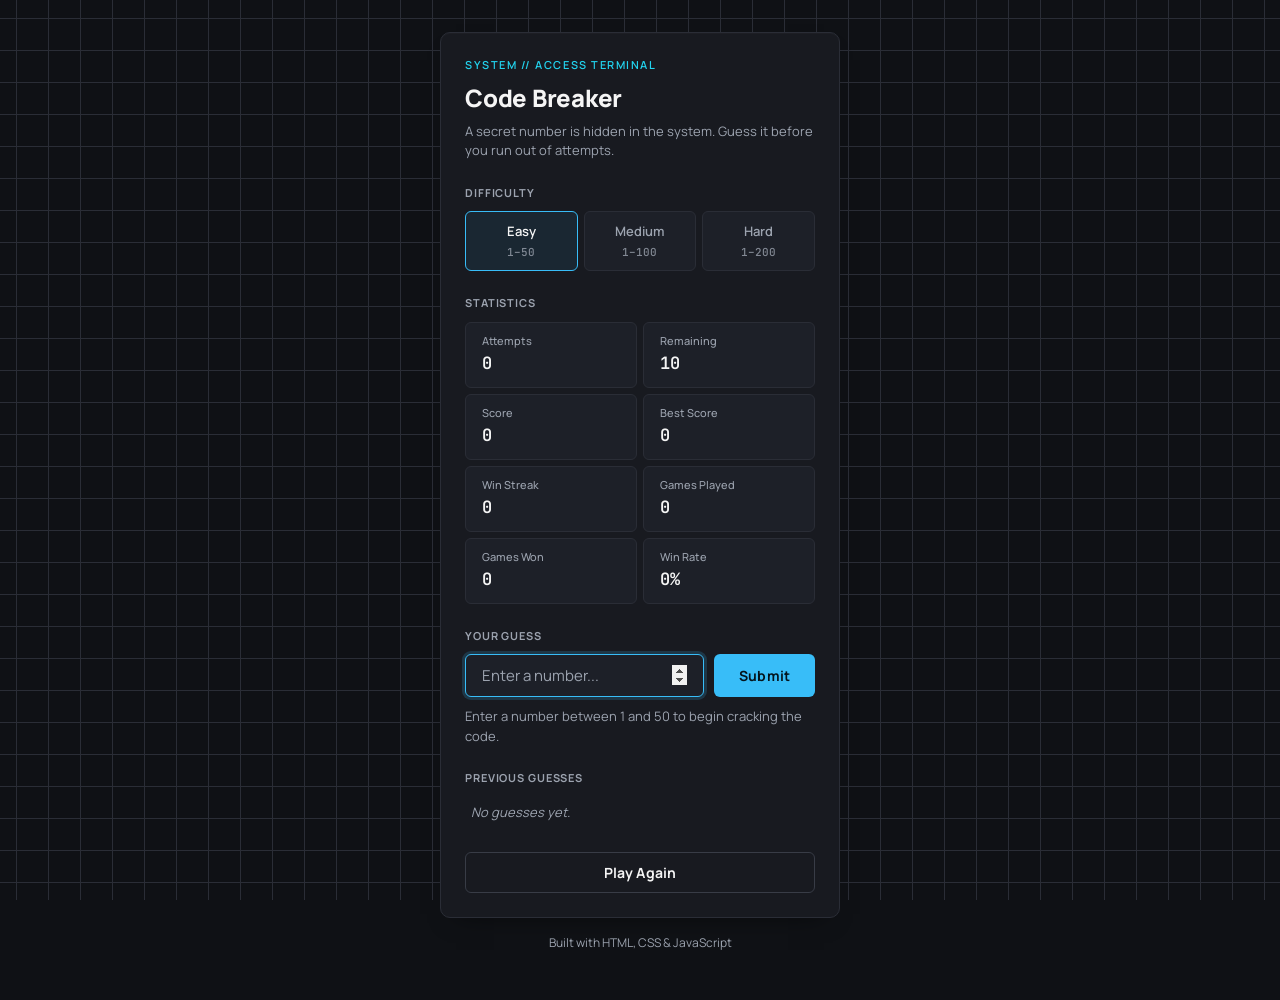
==== index.html @ c315392b "fix: configure game as GitHub Pages entry point" ====
<!DOCTYPE html>
<html lang="en">
<head>
  <meta charset="UTF-8" />
  <meta name="viewport" content="width=device-width, initial-scale=1.0" />
  <title>Code Breaker | Number Guessing Game</title>

  <!-- Google Font: Manrope for UI text, JetBrains Mono for numeric score values -->
  <link rel="preconnect" href="https://fonts.googleapis.com" />
  <link rel="preconnect" href="https://fonts.gstatic.com" crossorigin />
  <link
    href="https://fonts.googleapis.com/css2?family=Manrope:wght@400;500;600;700;800&family=JetBrains+Mono:wght@500;600&display=swap"
    rel="stylesheet"
  />

  <link rel="stylesheet" href="game.css" />
</head>
<body>

  <!-- ==========================================================
       MAIN APP WRAPPER
       Centers the game card on the page, constrains max width
  =========================================================== -->
  <div class="app-wrapper">

    <main class="game-card" id="gameCard">

      <!-- ==========================================================
           HEADER: Title + subtitle explaining the objective
      =========================================================== -->
      <header class="game-header">
        <p class="eyebrow">SYSTEM // ACCESS TERMINAL</p>
        <h1 class="game-title">Code Breaker</h1>
        <p class="game-subtitle">
          A secret number is hidden in the system. Guess it before you run out of attempts.
        </p>
      </header>

      <!-- ==========================================================
           DIFFICULTY SELECTOR
           Radio-style buttons for Easy / Medium / Hard
      =========================================================== -->
      <section class="difficulty-section" aria-labelledby="difficultyHeading">
        <h2 class="section-label" id="difficultyHeading">Difficulty</h2>

        <div class="difficulty-group" id="difficultyGroup" role="group" aria-label="Select difficulty">
          <input type="radio" name="difficulty" id="difficultyEasy" class="difficulty-input" value="easy" checked />
          <label for="difficultyEasy" class="difficulty-btn" id="difficultyEasyLabel">
            Easy
            <span class="difficulty-hint">1–50</span>
          </label>

          <input type="radio" name="difficulty" id="difficultyMedium" class="difficulty-input" value="medium" />
          <label for="difficultyMedium" class="difficulty-btn" id="difficultyMediumLabel">
            Medium
            <span class="difficulty-hint">1–100</span>
          </label>

          <input type="radio" name="difficulty" id="difficultyHard" class="difficulty-input" value="hard" />
          <label for="difficultyHard" class="difficulty-btn" id="difficultyHardLabel">
            Hard
            <span class="difficulty-hint">1–200</span>
          </label>
        </div>
      </section>

      <!-- ==========================================================
           STATISTICS SECTION
           Grid of live game stats. Values have IDs for JS to update.
      =========================================================== -->
      <section class="stats-section" aria-labelledby="statsHeading">
        <h2 class="section-label" id="statsHeading">Statistics</h2>

        <div class="stats-grid" id="statsGrid">

          <article class="stat-tile">
            <p class="stat-label">Attempts</p>
            <p class="stat-value" id="statAttempts">0</p>
          </article>

          <article class="stat-tile">
            <p class="stat-label">Remaining</p>
            <p class="stat-value" id="statRemaining">10</p>
          </article>

          <article class="stat-tile">
            <p class="stat-label">Score</p>
            <p class="stat-value" id="statScore">0</p>
          </article>

          <article class="stat-tile">
            <p class="stat-label">Best Score</p>
            <p class="stat-value" id="statBestScore">0</p>
          </article>

          <article class="stat-tile">
            <p class="stat-label">Win Streak</p>
            <p class="stat-value" id="statStreak">0</p>
          </article>

          <article class="stat-tile">
            <p class="stat-label">Games Played</p>
            <p class="stat-value" id="statGamesPlayed">0</p>
          </article>

          <article class="stat-tile">
            <p class="stat-label">Games Won</p>
            <p class="stat-value" id="statGamesWon">0</p>
          </article>

          <article class="stat-tile">
            <p class="stat-label">Win Rate</p>
            <p class="stat-value" id="statAccuracy">0%</p>
          </article>

        </div>
      </section>

      <!-- ==========================================================
           GUESS INPUT FORM
           Labeled input + submit button
      =========================================================== -->
      <section class="input-section" aria-labelledby="guessHeading">
        <h2 class="section-label" id="guessHeading">Your Guess</h2>

        <form class="guess-form" id="guessForm" autocomplete="off">
          <div class="input-row">
            <label for="guessInput" class="visually-hidden">Enter your guess</label>
            <input
              type="number"
              id="guessInput"
              min="1"
              name="guessInput"
              class="guess-input"
              placeholder="Enter a number..."
              inputmode="numeric"
              required
            />
            <button type="submit" id="submitGuessBtn" class="btn btn-primary">
              Submit
            </button>
          </div>
        </form>

        <!-- Feedback area: too high / too low / correct / errors -->
        <p class="feedback" id="feedbackArea" role="status" aria-live="polite">
          Enter a number to begin cracking the code.
        </p>
      </section>

      <!-- ==========================================================
           PREVIOUS GUESSES
           History list, most recent guess shown first
      =========================================================== -->
      <section class="history-section" aria-labelledby="historyHeading">
        <h2 class="section-label" id="historyHeading">Previous Guesses</h2>
        <p class="history-empty" id="historyEmpty">No guesses yet.</p>
        <ul class="history-list" id="historyList">
        </ul>
      </section>

      <!-- ==========================================================
           PLAY AGAIN CONTROL
      =========================================================== -->
      <section class="restart-section">
        <button type="button" id="playAgainBtn" class="btn btn-secondary">
          Play Again
        </button>
      </section>

    </main>

    <!-- ==========================================================
         FOOTER
    =========================================================== -->
    <footer class="site-footer">
      <p>Built with HTML, CSS &amp; JavaScript</p>
    </footer>

  </div>

  <script src="script.js"></script>

</body>

</html>
---- game.css ----
/* ==========================================================================
   RESET
   Minimal, modern reset — keeps native form control behavior intact
   ========================================================================== */
*,
*::before,
*::after {
  box-sizing: border-box;
}

html,
body {
  height: 100%;
}

body {
  margin: 0;
}

ul {
  list-style: none;
  margin: 0;
  padding: 0;
}

button {
  font-family: inherit;
  cursor: pointer;
}

input {
  font-family: inherit;
}

h1,
h2,
p {
  margin: 0;
}

/* ==========================================================================
   VARIABLES
   Central design tokens — colors, spacing, radii, typography, motion
   ========================================================================== */
:root {
  /* Colors */
  --color-bg: #0F1115;
  --color-card: #181A20;
  --color-card-raised: #1D2028;
  --color-accent-primary: #38BDF8;
  --color-accent-secondary: #22D3EE;
  --color-success: #22C55E;
  --color-warning: #F59E0B;
  --color-error: #EF4444;
  --color-text-primary: #F5F5F5;
  --color-text-muted: #9CA3AF;
  --color-border: #2A2D36;
  --color-border-strong: #383C46;

  /* Typography */
  --font-ui: 'Manrope', -apple-system, BlinkMacSystemFont, sans-serif;
  --font-mono: 'JetBrains Mono', 'SFMono-Regular', Consolas, monospace;

  /* Spacing scale */
  --space-xs: 0.375rem;
  --space-sm: 0.625rem;
  --space-md: 1rem;
  --space-lg: 1.5rem;
  --space-xl: 2rem;

  /* Radii — small and deliberate, not "giant rounded corners" */
  --radius-sm: 6px;
  --radius-md: 10px;

  /* Motion */
  --transition-fast: 120ms ease;
  --transition-base: 200ms ease;
}

/* ==========================================================================
   BODY
   ========================================================================== */
body {
  background-color: var(--color-bg);
  color: var(--color-text-primary);
  font-family: var(--font-ui);
  font-size: 15px;
  line-height: 1.5;
  -webkit-font-smoothing: antialiased;
}

/* Subtle background texture: faint grid, not a glowing gradient wash */
body {
  background-image:
    linear-gradient(var(--color-border) 1px, transparent 1px),
    linear-gradient(90deg, var(--color-border) 1px, transparent 1px);
  background-size: 32px 32px;
  background-position: center;
  background-attachment: fixed;
  opacity: 1;
}

/* ==========================================================================
   LAYOUT
   Centered column, constrained width, comfortable vertical rhythm
   ========================================================================== */
.app-wrapper {
  min-height: 100vh;
  width: 100%;
  display: flex;
  flex-direction: column;
  align-items: center;
  justify-content: center;
  padding: var(--space-lg) var(--space-md);
  gap: var(--space-md);
}

.visually-hidden {
  position: absolute;
  width: 1px;
  height: 1px;
  padding: 0;
  margin: -1px;
  overflow: hidden;
  clip: rect(0, 0, 0, 0);
  white-space: nowrap;
  border: 0;
}

/* ==========================================================================
   GAME CARD
   The core container — bounded, quiet border, gentle hover lift
   ========================================================================== */
.game-card {
  width: 100%;
  max-width: 400px;
  background-color: var(--color-card);
  border: 1px solid var(--color-border);
  border-radius: var(--radius-md);
  padding: var(--space-lg);
  display: flex;
  flex-direction: column;
  gap: var(--space-lg);
  box-shadow: 0 1px 0 rgba(255, 255, 255, 0.02) inset,
              0 12px 24px -16px rgba(0, 0, 0, 0.6);
  transition: transform var(--transition-base), box-shadow var(--transition-base);
}

.game-card:hover {
  transform: translateY(-2px);
  box-shadow: 0 1px 0 rgba(255, 255, 255, 0.03) inset,
              0 18px 30px -16px rgba(0, 0, 0, 0.65);
}

/* ==========================================================================
   HEADER
   ========================================================================== */
.game-header {
  display: flex;
  flex-direction: column;
  gap: var(--space-xs);
  text-align: left;
}

.eyebrow {
  font-size: 0.6875rem;
  letter-spacing: 0.14em;
  text-transform: uppercase;
  color: var(--color-accent-secondary);
  font-weight: 600;
}

.game-title {
  font-size: 1.5rem;
  font-weight: 800;
  letter-spacing: -0.01em;
  color: var(--color-text-primary);
}

.game-subtitle {
  font-size: 0.8125rem;
  color: var(--color-text-muted);
  line-height: 1.5;
}

/* ==========================================================================
   SECTION LABELS
   Small uppercase headings reused across sections
   ========================================================================== */
.section-label {
  font-size: 0.6875rem;
  font-weight: 700;
  letter-spacing: 0.08em;
  text-transform: uppercase;
  color: var(--color-text-muted);
  margin-bottom: var(--space-sm);
}

/* ==========================================================================
   DIFFICULTY SELECTOR
   Custom radio buttons styled as a segmented control
   ========================================================================== */
.difficulty-group {
  display: grid;
  grid-template-columns: repeat(3, 1fr);
  gap: var(--space-xs);
}

.difficulty-input {
  position: absolute;
  opacity: 0;
  pointer-events: none;
}

.difficulty-btn {
  display: flex;
  flex-direction: column;
  align-items: center;
  justify-content: center;
  gap: 2px;
  padding: var(--space-sm) var(--space-xs);
  background-color: var(--color-card-raised);
  border: 1px solid var(--color-border);
  border-radius: var(--radius-sm);
  color: var(--color-text-muted);
  font-size: 0.8125rem;
  font-weight: 600;
  text-align: center;
  cursor: pointer;
  transition: border-color var(--transition-fast), color var(--transition-fast),
              background-color var(--transition-fast);
}

.difficulty-hint {
  font-family: var(--font-mono);
  font-size: 0.6875rem;
  font-weight: 500;
  color: var(--color-text-muted);
  opacity: 0.8;
}

.difficulty-btn:hover {
  border-color: var(--color-border-strong);
  color: var(--color-text-primary);
}

/* Checked state — quiet accent border, not a glow */
.difficulty-input:checked + .difficulty-btn {
  border-color: var(--color-accent-primary);
  color: var(--color-text-primary);
  background-color: rgba(56, 189, 248, 0.08);
}

/* Keyboard focus visibility */
.difficulty-input:focus-visible + .difficulty-btn {
  outline: 2px solid var(--color-accent-primary);
  outline-offset: 2px;
}

/* ==========================================================================
   STATISTICS GRID
   Compact tiles, two columns on small widths for balance
   ========================================================================== */
.stats-grid {
  display: grid;
  grid-template-columns: repeat(2, 1fr);
  gap: var(--space-xs);
}

.stat-tile {
  background-color: var(--color-card-raised);
  border: 1px solid var(--color-border);
  border-radius: var(--radius-sm);
  padding: var(--space-sm) var(--space-md);
  display: flex;
  flex-direction: column;
  gap: 2px;
}

.stat-label {
  font-size: 0.6875rem;
  color: var(--color-text-muted);
  font-weight: 500;
}

.stat-value {
  font-family: var(--font-mono);
  font-size: 1.0625rem;
  font-weight: 600;
  color: var(--color-text-primary);
}

/* ==========================================================================
   INPUT SECTION
   ========================================================================== */
.input-row {
  display: flex;
  gap: var(--space-sm);
}

.guess-input {
  flex: 1;
  min-width: 0;
  background-color: var(--color-card-raised);
  border: 1px solid var(--color-border);
  border-radius: var(--radius-sm);
  padding: var(--space-sm) var(--space-md);
  color: var(--color-text-primary);
  font-size: 0.9375rem;
  transition: border-color var(--transition-fast), box-shadow var(--transition-fast);
}

.guess-input::placeholder {
  color: var(--color-text-muted);
}

.guess-input:hover {
  border-color: var(--color-border-strong);
}

/* Elegant focus state — soft ring, no oversized glow */
.guess-input:focus {
  outline: none;
  border-color: var(--color-accent-primary);
  box-shadow: 0 0 0 3px rgba(56, 189, 248, 0.18);
}

/* Remove number input spinner clutter for a cleaner look (still accessible) */
.guess-input::-webkit-outer-spin-button,
.guess-input::-webkit-inner-spin-button {
  margin: 0;
}

/* ==========================================================================
   BUTTONS
   Shared base + primary / secondary variants
   ========================================================================== */
.btn {
  border: 1px solid transparent;
  border-radius: var(--radius-sm);
  padding: var(--space-sm) var(--space-lg);
  font-size: 0.875rem;
  font-weight: 700;
  letter-spacing: 0.01em;
  transition: transform var(--transition-fast), border-color var(--transition-fast),
              background-color var(--transition-fast), color var(--transition-fast);
}

.btn:active {
  transform: translateY(1px);
}

.btn-primary {
  background-color: var(--color-accent-primary);
  color: #04141C;
  white-space: nowrap;
}

.btn-primary:hover {
  background-color: var(--color-accent-secondary);
}

.btn-primary:focus-visible {
  outline: 2px solid var(--color-text-primary);
  outline-offset: 2px;
}

.btn-secondary {
  width: 100%;
  background-color: transparent;
  border-color: var(--color-border-strong);
  color: var(--color-text-primary);
}

.btn-secondary:hover {
  border-color: var(--color-accent-primary);
  color: var(--color-accent-primary);
}

.btn-secondary:focus-visible {
  outline: 2px solid var(--color-accent-primary);
  outline-offset: 2px;
}

/* ==========================================================================
   FEEDBACK AREA
   Status text — color modifiers applied by JS via classes below
   ========================================================================== */
.feedback {
  margin-top: var(--space-sm);
  font-size: 0.8125rem;
  color: var(--color-text-muted);
  min-height: 1.2em;
}

.feedback--success {
  color: var(--color-success);
  font-weight: 600;
}

.feedback--warning {
  color: var(--color-warning);
  font-weight: 600;
}

.feedback--error {
  color: var(--color-error);
  font-weight: 600;
}

/* ==========================================================================
   PREVIOUS GUESSES / HISTORY LIST
   ========================================================================== */
.history-list {
  display: flex;
  flex-direction: column;
  gap: var(--space-xs);
  max-height: 160px;
  overflow-y: auto;
  padding-right: 2px;
}

.history-item {
  display: flex;
  align-items: center;
  justify-content: space-between;
  background-color: var(--color-card-raised);
  border: 1px solid var(--color-border);
  border-left: 3px solid var(--color-border-strong);
  border-radius: var(--radius-sm);
  padding: var(--space-xs) var(--space-md);
  font-size: 0.8125rem;
}

.history-guess {
  font-family: var(--font-mono);
  font-weight: 600;
  color: var(--color-text-primary);
}

.history-result {
  color: var(--color-text-muted);
}

/* Result modifiers — applied by JS depending on outcome */
.history-item--high {
  border-left-color: var(--color-warning);
}

.history-item--low {
  border-left-color: var(--color-accent-primary);
}

.history-item--correct {
  border-left-color: var(--color-success);
}

.history-empty {
  font-size: 0.8125rem;
  color: var(--color-text-muted);
  padding: var(--space-xs) var(--space-xs);
  font-style: italic;
}

/* Slim, quiet scrollbar for the history list */
.history-list::-webkit-scrollbar {
  width: 6px;
}

.history-list::-webkit-scrollbar-track {
  background: transparent;
}

.history-list::-webkit-scrollbar-thumb {
  background-color: var(--color-border-strong);
  border-radius: 3px;
}

/* ==========================================================================
   ANIMATIONS
   Small, purposeful transitions only — no infinite loops or spinning
   ========================================================================== */
@keyframes fade-in-up {
  from {
    opacity: 0;
    transform: translateY(4px);
  }
  to {
    opacity: 1;
    transform: translateY(0);
  }
}

.history-item {
  animation: fade-in-up var(--transition-base) ease;
}

/* ==========================================================================
   FOOTER
   ========================================================================== */
.site-footer {
  width: 100%;
  max-width: 400px;
  text-align: center;
  font-size: 0.75rem;
  color: var(--color-text-muted);
  padding-bottom: var(--space-md);
}

/* ==========================================================================
   ACCESSIBILITY
   Global visible focus indicator fallback for elements without a custom one
   ========================================================================== */
a:focus-visible,
button:focus-visible,
input:focus-visible {
  outline: 2px solid var(--color-accent-primary);
  outline-offset: 2px;
}

/* ==========================================================================
   RESPONSIVE
   Card scales gracefully; stats stay two-column even on very small screens
   ========================================================================== */
@media (max-width: 420px) {
  .game-card {
    padding: var(--space-md);
    border-radius: var(--radius-sm);
  }

  .game-title {
    font-size: 1.375rem;
  }

  .input-row {
    flex-direction: column;
  }

  .btn-primary {
    width: 100%;
  }
}

@media (min-width: 768px) {
  .app-wrapper {
    padding: var(--space-xl);
  }
}
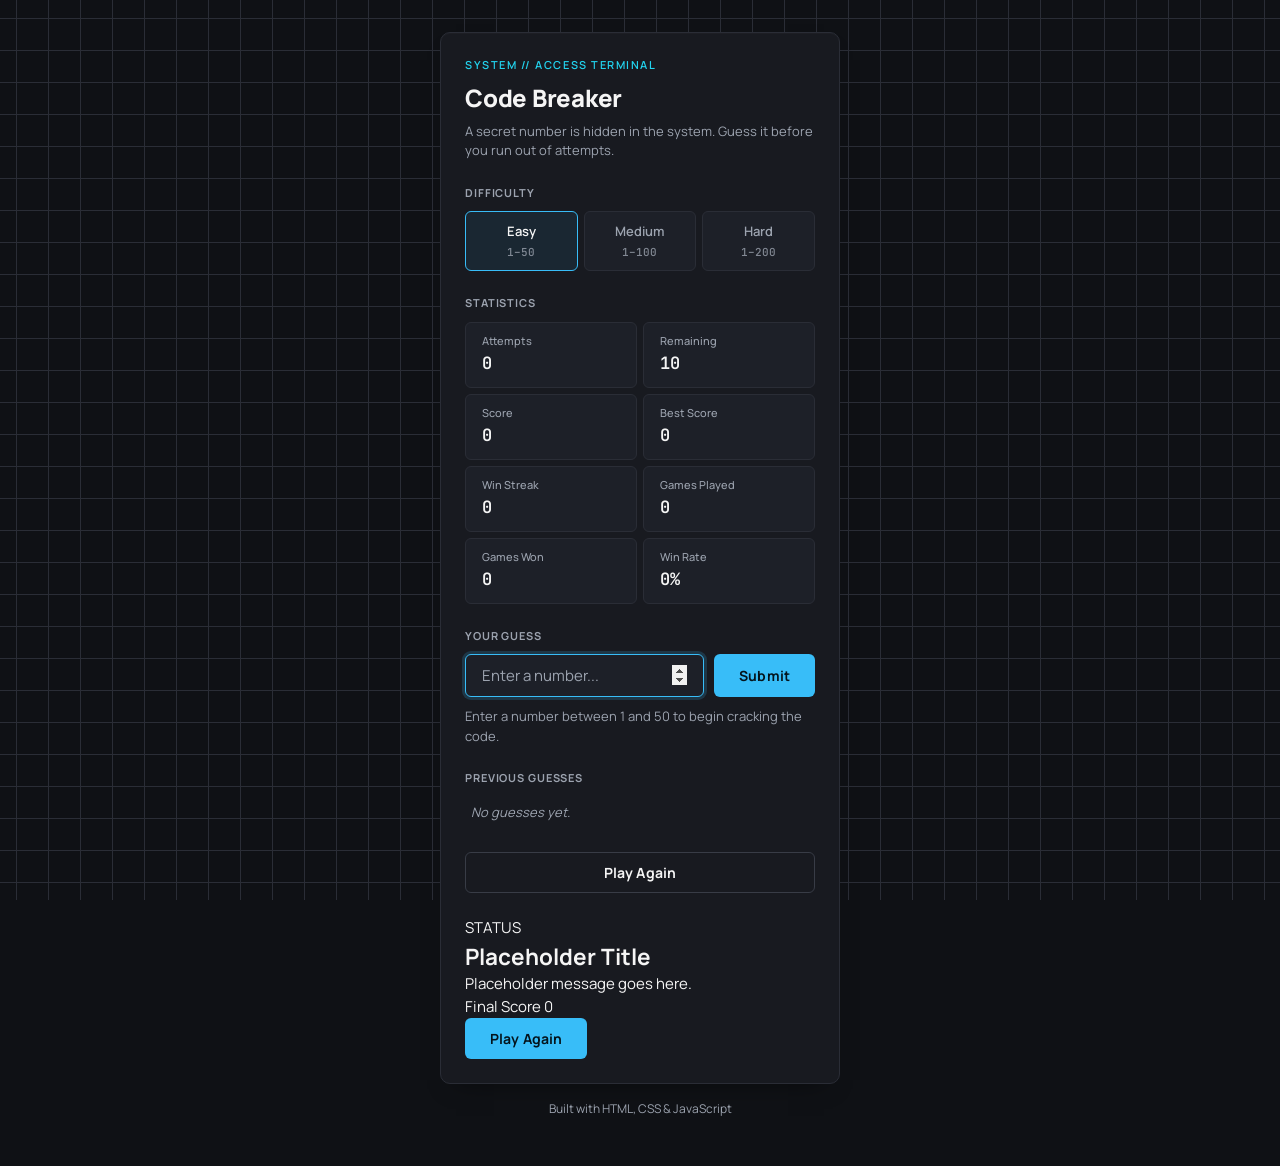
==== commit 6ffd4b9a: "Feat: Win/loss popup" ====
--- a/index.html
+++ b/index.html
@@ -168,6 +168,37 @@
         </button>
       </section>
 
+            <!-- ==========================================================
+           RESULT MODAL (Win / Loss)
+           Hidden by default. Toggle visibility via JS by adding/
+           removing the "is-visible" class on #resultOverlay.
+           Use resultModal--win or resultModal--loss on #resultModal
+           to switch the accent color depending on outcome.
+      =========================================================== -->
+      <div class="result-overlay" id="resultOverlay">
+        <article
+          class="result-modal"
+          id="resultModal"
+          role="dialog"
+          aria-modal="true"
+          aria-labelledby="resultTitle"
+          aria-describedby="resultMessage"
+        >
+          <p class="result-eyebrow" id="resultEyebrow">STATUS</p>
+          <h2 class="result-title" id="resultTitle">Placeholder Title</h2>
+          <p class="result-message" id="resultMessage">Placeholder message goes here.</p>
+
+          <div class="result-score-row">
+            <span class="result-score-label">Final Score</span>
+            <span class="result-score-value" id="resultScoreValue">0</span>
+          </div>
+
+          <button type="button" class="btn btn-primary result-play-again-btn" id="modalPlayAgainBtn">
+            Play Again
+          </button>
+        </article>
+      </div>
+
     </main>
 
     <!-- ==========================================================
